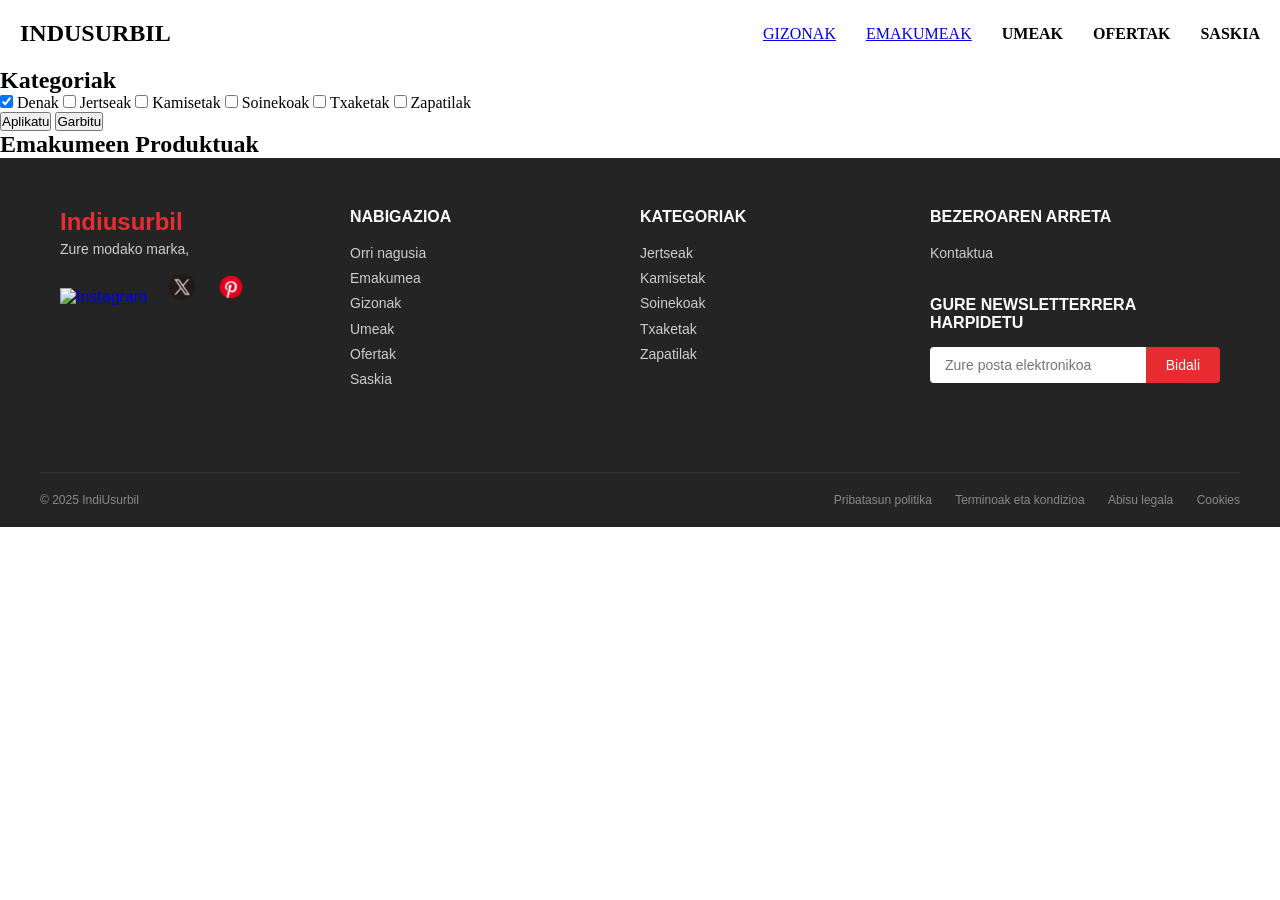
==== WEB/emakumeak.html @ c8eb719c "emakumeak html sortua" ====
<!DOCTYPE html>
<html lang="eu">

<head>
    <title>INDIUSURBIL - Emakumeak</title>
    <meta charset="UTF-8">
    <meta name="viewport" content="width: device-width">
    <meta name="author" content="PIK taldea">
    <meta name="description" content="Hau INDIUSURBIL emakumeen orrialdea da">

    <link rel="stylesheet" href="headerFooter.css">
    <link rel="stylesheet" href="emakumeak.css">

    <link rel="stylesheet" href="https://fonts.googleapis.com/css2?family=Material+Symbols+Outlined:opsz,wght,FILL,GRAD@20..48,100..700,0..1,-50..200&icon_names=menu">
</head>

<body>
    <header>
        <div class="logo">INDUSURBIL</div>
        <div class="nav">
            <a href="gizonak.html">GIZONAK</a>
            <a href="emakumeak.html" class="aktiboa">EMAKUMEAK</a> <span>UMEAK</span>
            <span>OFERTAK</span>
            <span>SASKIA</span>
        </div>
    </header>

    <div class="eduki-nagusia">
        
        <aside class="alboko-barra">
            <h2 class="alboko-titulua">Kategoriak</h2>
            
            <div class="iragazki-taldea">
                <label class="iragazki-aukera">
                    <input type="checkbox" id="denakBtn" checked> Denak
                </label>
                
                <label class="iragazki-aukera">
                    <input type="checkbox" id="jertseakBtn"> Jertseak
                </label>

                <label class="iragazki-aukera">
                    <input type="checkbox" id="kamisetakBtn"> Kamisetak
                </label>
                
                <label class="iragazki-aukera">
                    <input type="checkbox" id="soinekoakBtn"> Soinekoak
                </label>
                
                <label class="iragazki-aukera">
                    <input type="checkbox" id="txaketakBtn"> Txaketak
                </label>
                
                <label class="iragazki-aukera">
                    <input type="checkbox" id="zapatilakBtn"> Zapatilak
                </label>
            </div>

            <div class="iragazki-botoiak">
                <button class="botoia-aplikatu">Aplikatu</button>
                <button class="botoia-garbitu">Garbitu</button>
            </div>
        </aside>

        <main class="produktu-eremua">
            <h2 id="categoryTitle">Emakumeen Produktuak</h2>
            <div id="shopContent" class="produktu-sarea"></div>
        </main>

    </div>

    <footer>
        <div class="footer-edukia">
            
            <div class="footer-blokea footer-marka">
                <div class="footer-logo">Indiusurbil</div>
                <p class="footer-lema">Zure modako marka,</p>
                <div class="footer-sare-sozialak">
                    <a href="#"><img src="img/instagram.png" alt="Instagram" class="ikonoa"></a>
                    <a href="#"><img src="img/x.webp" alt="x" class="ikonoa"></a>
                    <a href="#"><img src="img/pinterest.webp" alt="Pinterest" class="ikonoa"></a>
                </div>
            </div>

            <div class="footer-blokea">
                <h3 class="bloke-titulua">Nabigazioa</h3>
                <ul class="footer-lista">
                    <li><a href="#">Orri nagusia</a></li>
                    <li><a href="#">Emakumea</a></li>
                    <li><a href="#">Gizonak</a></li>
                    <li><a href="#">Umeak</a></li>
                    <li><a href="#">Ofertak</a></li>
                    <li><a href="#">Saskia</a></li>
                </ul>
            </div>

            <div class="footer-blokea">
                <h3 class="bloke-titulua">Kategoriak</h3>
                <ul class="footer-lista">
                    <li><a href="#">Jertseak</a></li>
                    <li><a href="#">Kamisetak</a></li>
                    <li><a href="#">Soinekoak</a></li>
                    <li><a href="#">Txaketak</a></li>
                    <li><a href="#">Zapatilak</a></li>
                </ul>
            </div>

            <div class="footer-blokea">
                <h3 class="bloke-titulua">Bezeroaren arreta</h3>
                <ul class="footer-lista">
                    <li><a href="#">Kontaktua</a></li>
                </ul>

                <h3 class="bloke-titulua newsletter-titulua">Gure newsletterrera harpidetu</h3>
                <form class="footer-newsletter-inprimakia" action="/subscribe" method="POST">
                    <input type="email" placeholder="Zure posta elektronikoa" class="footer-email-sarrera">
                    <button type="submit" class="footer-bidali-botoia">Bidali</button>
                </form>
            </div>
            
        </div>

        <div class="footer-azpikoa">
            <p>© 2025 IndiUsurbil</p>
            <div class="footer-legalak">
                <a href="#">Pribatasun politika</a>
                <a href="#">Terminoak eta kondizioa</a>
                <a href="#">Abisu legala</a>
                <a href="#">Cookies</a>
            </div>
        </div>
    </footer>

    <script src="scrypt.js"></script>
</body>

</html>
---- WEB/headerFooter.css ----
*, *::before, *::after {
            margin: 0;
            padding: 0;

            box-sizing: border-box;
        }
        
header {
    display: flex;
    justify-content: space-between;
    align-items: center;
    padding: 20px;
    background: white;
}

.logo {
    font-size: 24px;
    font-weight: bold;
}

.nav {
    display: flex;
    gap: 30px;
    align-items: center;
}

.nav span {
    font-weight: bold;
    font-size: 16px;
    transition: all 0.3s ease;
}
.nav :hover { 
    color: red;
    cursor: pointer;
    transform: translatey(-2px);
    transition: all 0.3s ease;
}

    

 nav > ul {
    display: flex;
    flex-direction: row;
    list-style: none;
    gap: 20px;
}
 li a{
       color: black;
     font-size: large;
      }
footer {
    background-color: #242424;
    color: #ffffff;
    padding-top: 50px;
    font-family: Arial, sans-serif;
}

.footer-edukia {
    display: flex;
    justify-content: space-between;
    max-width: 1200px;
    margin: 0 auto;
    padding: 0 20px;
    flex-wrap: wrap;
}

.footer-blokea {
    flex-basis: 25%;
    margin-bottom: 30px;
    min-width: 180px;
}

.footer-logo {
    font-size: 24px;
    font-weight: bold;
    color: #E72D31;
    margin-bottom: 5px;
}

.footer-lema {
    font-size: 14px;
    color: #ccc;
    margin-bottom: 15px;
}

.footer-sare-sozialak a {
    margin-right: 15px;
}

.footer-sare-sozialak .ikonoa {
    width: 30px;
    height: 30px;
}

.bloke-titulua {
    font-size: 16px;
    font-weight: bold;
    margin-bottom: 15px;
    text-transform: uppercase;
}

.footer-lista {
    list-style: none;
    padding: 0;
}

.footer-lista li a {
    color: #ccc;
    text-decoration: none;
    line-height: 1.8;
    font-size: 14px;
    transition: color 0.3s;
}

.footer-lista li a:hover {
    color: #E72D31;
}

.newsletter-titulua {
    margin-top: 30px;
}

.footer-newsletter-inprimakia {
    display: flex;
    margin-top: 15px;
}

.footer-email-sarrera {
    flex-grow: 1;
    padding: 10px 15px;
    border: none;
    font-size: 14px;
    border-radius: 4px 0 0 4px;
    outline: none;
}

.footer-bidali-botoia {
    background-color: #E72D31;
    color: white;
    padding: 10px 20px;
    border: none;
    font-size: 14px;
    cursor: pointer;
    border-radius: 0 4px 4px 0;
    transition: background-color 0.3s;
}

.footer-bidali-botoia:hover {
    background-color: #d12727;
}

.footer-azpikoa {
    border-top: 1px solid #333;
    margin-top: 50px;
    padding: 20px 0;
    font-size: 12px;
    color: #888;
    text-align: center;
    max-width: 1200px;
    margin: 50px auto 0 auto;
    display: flex;
    justify-content: space-between;
    align-items: center;
    flex-wrap: wrap;
}

.footer-legalak a {
    color: #888;
    text-decoration: none;
    margin-left: 20px;
    transition: color 0.3s;
}

.footer-legalak a:hover {
    color: #fff;
}

@media (max-width: 768px) {
    .footer-edukia {
        flex-direction: column;
        gap: 0;
    }

    .footer-blokea {
        min-width: 100%;
        margin-bottom: 20px;
        text-align: center;
    }
    
    .footer-lista {
        text-align: center;
        margin-bottom: 20px;
    }
    
    .footer-newsletter-inprimakia {
        max-width: 350px;
        margin-left: auto;
        margin-right: auto;
    }

    .footer-marka {
        border-bottom: 1px solid #333;
        padding-bottom: 20px;
        margin-bottom: 30px;
    }

    .footer-azpikoa {
        flex-direction: column;
        text-align: center;
        padding: 20px;
    }

    .footer-legalak {
        margin-top: 10px;
    }
    
    .footer-legalak a {
        margin: 0 5px;
    }
}
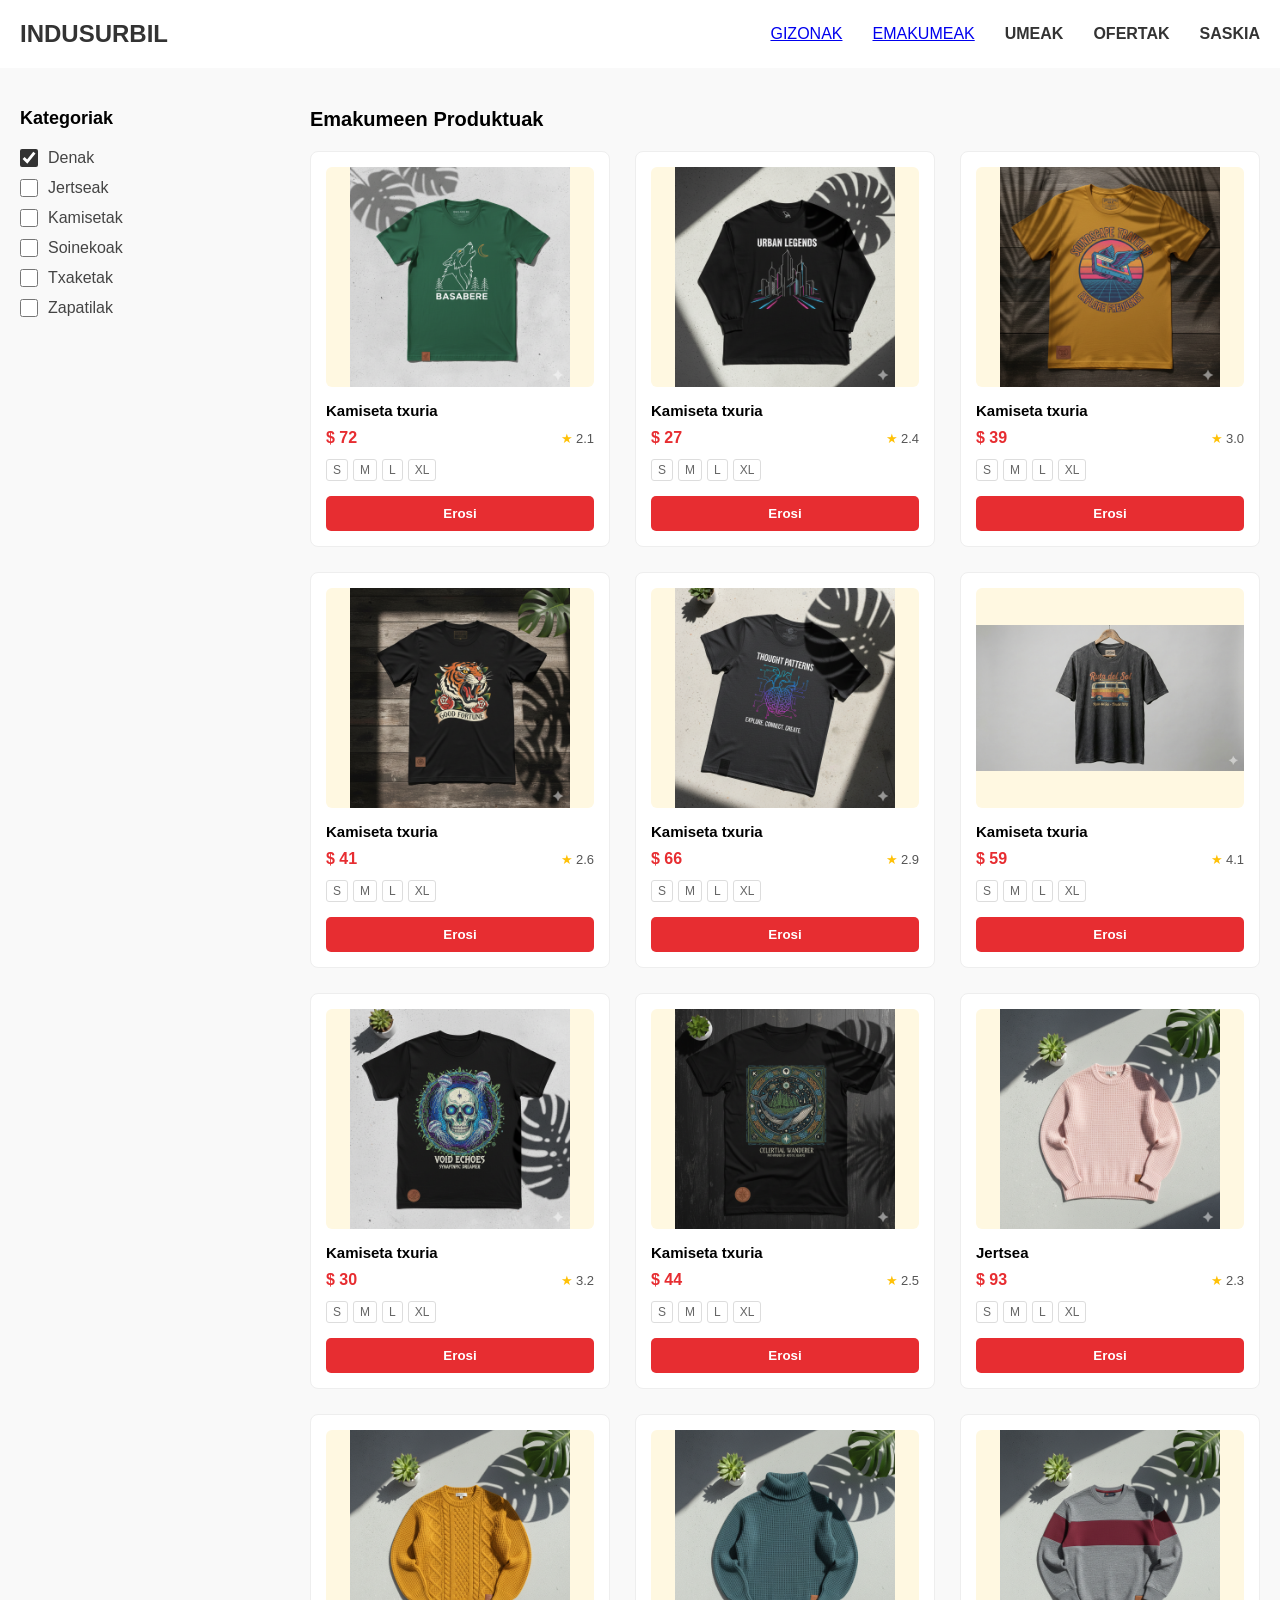
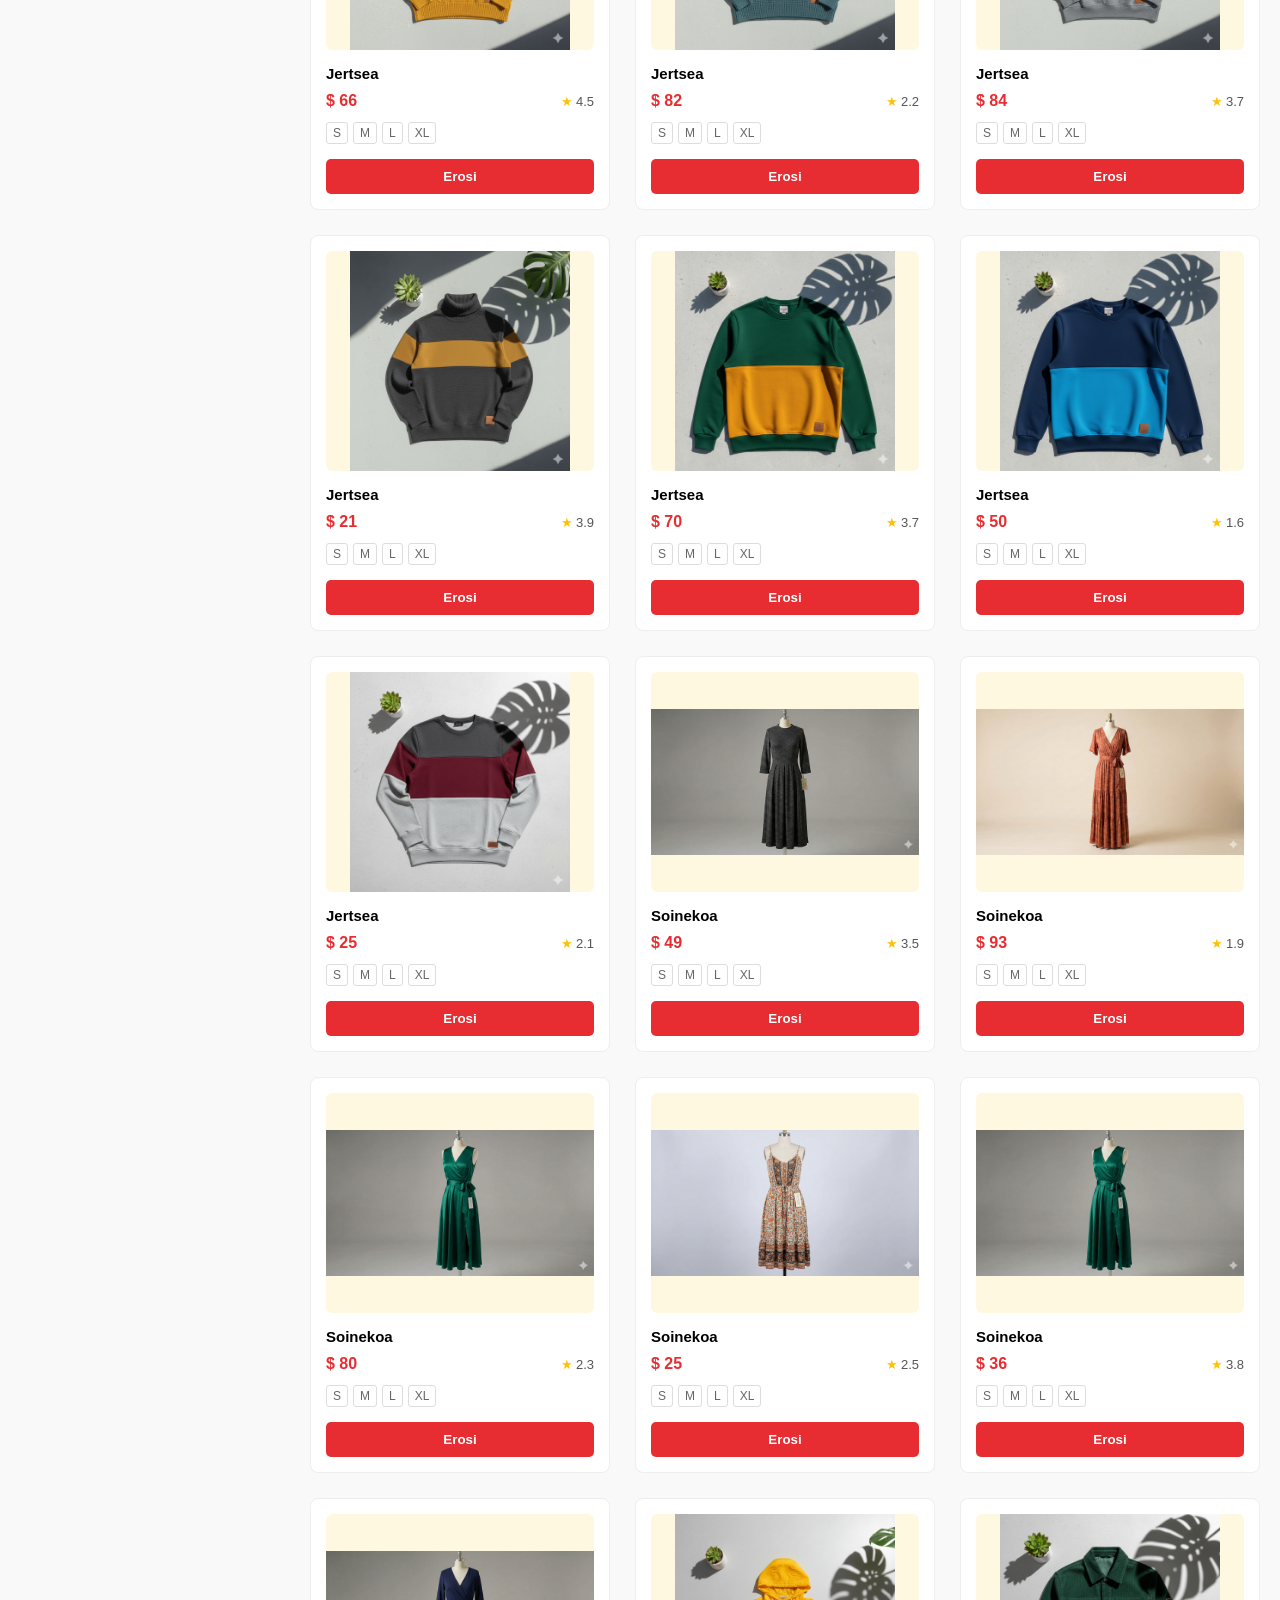
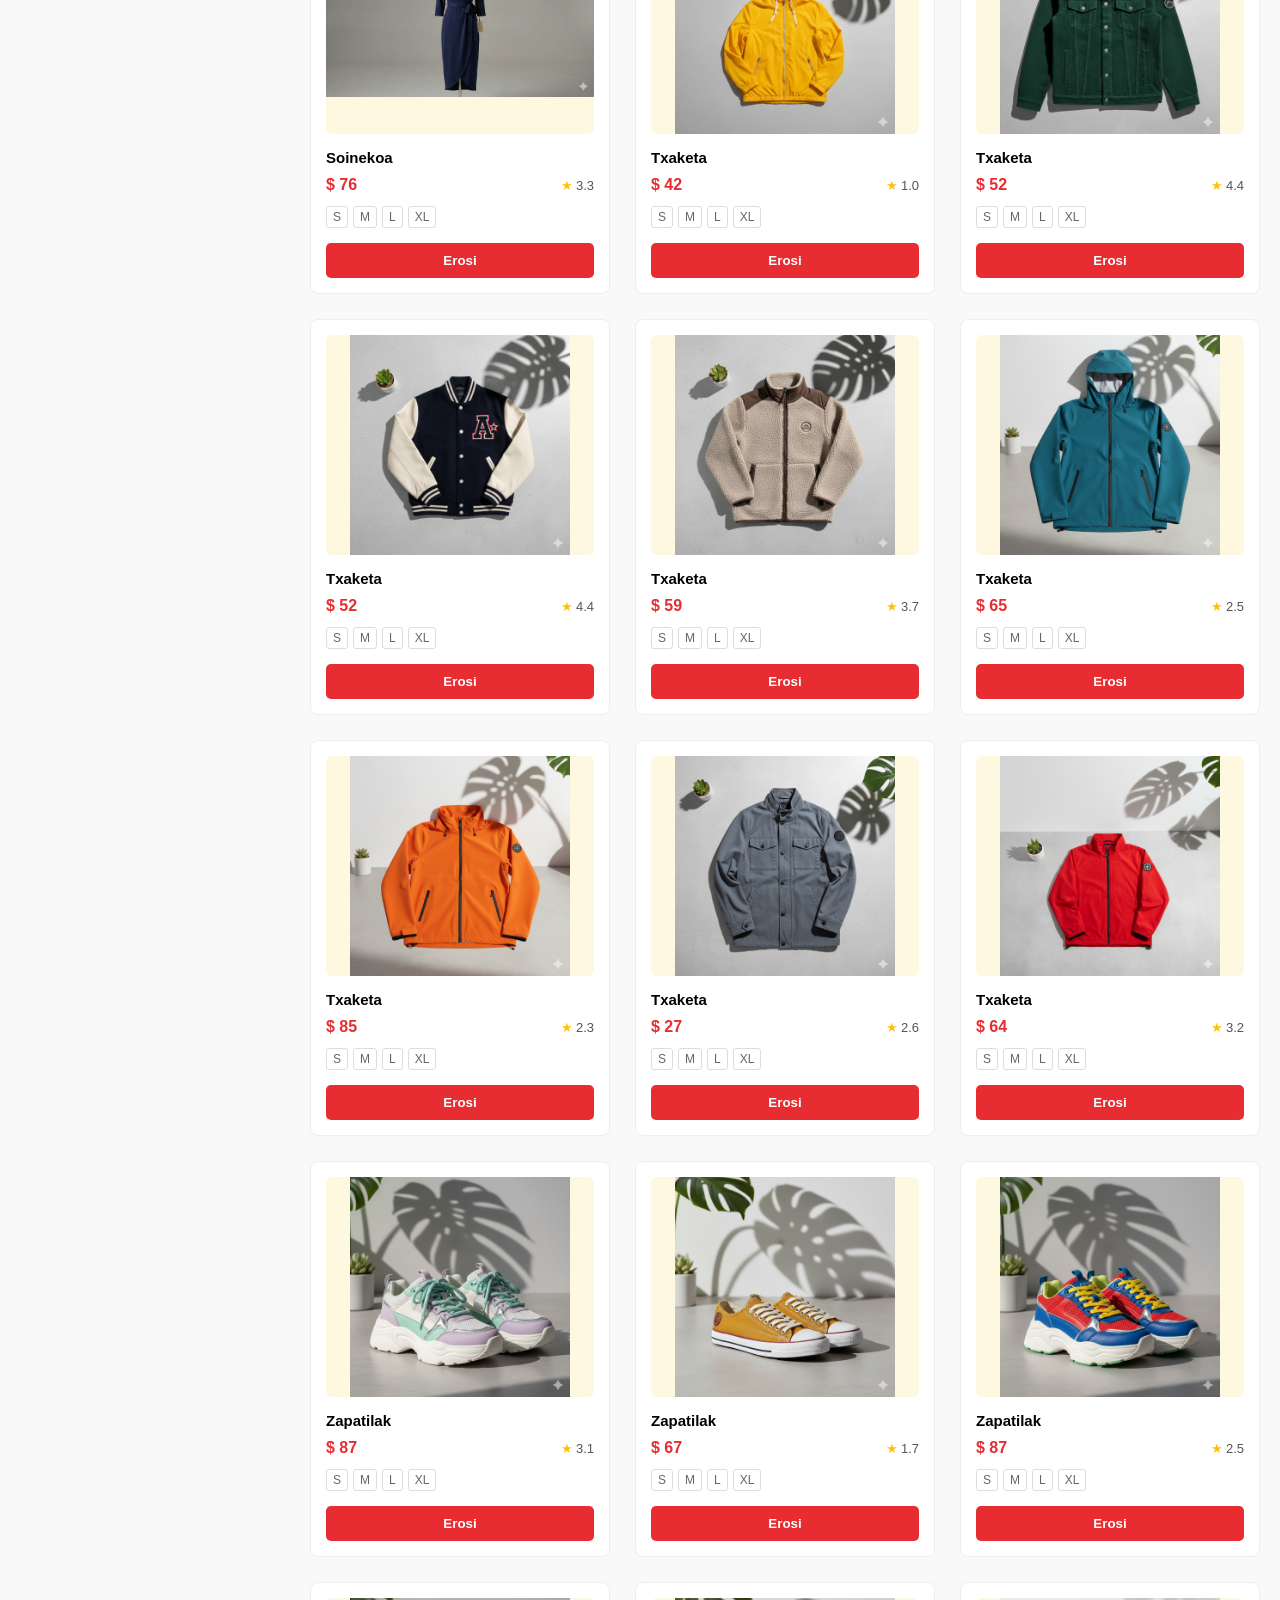
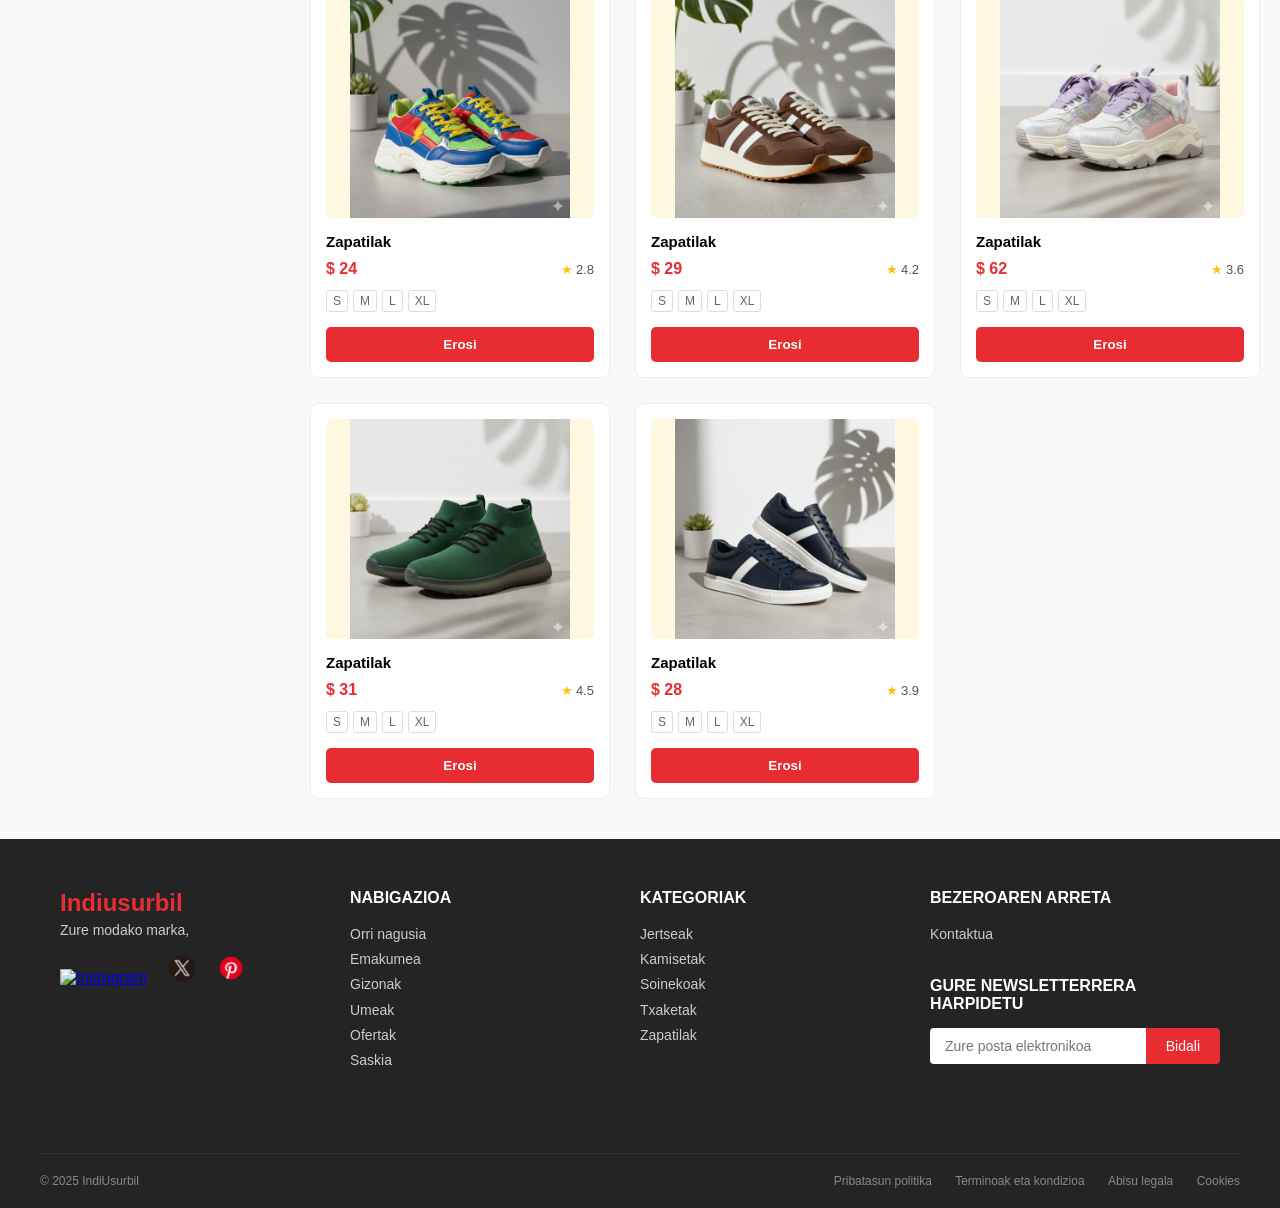
==== commit 9c690fad: "emakumeak css eta scrypt bukatuta" ====
--- a/WEB/emakumeak.html
+++ b/WEB/emakumeak.html
@@ -56,10 +56,7 @@
                 </label>
             </div>
 
-            <div class="iragazki-botoiak">
-                <button class="botoia-aplikatu">Aplikatu</button>
-                <button class="botoia-garbitu">Garbitu</button>
-            </div>
+           
         </aside>
 
         <main class="produktu-eremua">
--- a/WEB/emakumeak.css
+++ b/WEB/emakumeak.css
@@ -0,0 +1,230 @@
+/* --- OROKORRA --- */
+body {
+    font-family: 'Helvetica Neue', Helvetica, Arial, sans-serif;
+    background-color: #f9f9f9; /* Hondo gris argia */
+    color: #333; /* Testu grisa iluna */
+    margin: 0;
+    padding: 0;
+}
+
+/* --- EGITURA NAGUSIA (Flexbox: Alboko barra + Produktuak) --- */
+.eduki-nagusia {
+    display: flex;
+    max-width: 1300px;
+    margin: 40px auto; /* Goiko eta beheko tartea */
+    padding: 0 20px;
+    gap: 40px; /* Barraren eta produktuen arteko tartea (zure kodean bezala) */
+    align-items: flex-start;
+}
+
+/* --- ALBOKO BARRA (Ezkerra) --- */
+.alboko-barra {
+    width: 250px;       /* Zabalera finkoa */
+    flex-shrink: 0;     /* Ez txikitu */
+    background: transparent;
+}
+
+.alboko-titulua {
+    font-size: 18px;
+    font-weight: bold;
+    margin-bottom: 20px;
+    color: #000;
+}
+
+/* Checkbox-en zerrenda */
+.iragazki-taldea {
+    display: flex;
+    flex-direction: column;
+    gap: 12px; /* Aukeren arteko tartea */
+}
+
+.iragazki-aukera {
+    display: flex;
+    align-items: center;
+    gap: 10px;
+    cursor: pointer;
+    font-size: 16px;
+    color: #444;
+}
+
+/* Checkbox karratuaren estiloa */
+.iragazki-aukera input[type="checkbox"] {
+    width: 18px;
+    height: 18px;
+    accent-color: #333; /* Check beltza markatzean */
+    cursor: pointer;
+}
+.botoia-aplikatu {
+    background-color: #E72D31; /* Zure kolore gorri zehatza */
+    color: white;
+    border: none;
+    padding: 12px;
+    border-radius: 4px; /* Ertz biribilduak */
+    font-weight: bold;
+    cursor: pointer;
+    transition: background 0.3s;
+}
+
+.botoia-aplikatu:hover {
+    background-color: #c42327; /* Gorri ilunagoa hover egitean */
+}
+
+.botoia-garbitu {
+    background-color: white;
+    color: #333;
+    border: 1px solid #ddd;
+    padding: 12px;
+    border-radius: 4px;
+    cursor: pointer;
+    transition: background 0.3s;
+}
+
+.botoia-garbitu:hover {
+    background-color: #f0f0f0;
+}
+
+/* --- PRODUKTU EREMUA (Eskuina) --- */
+.produktu-eremua {
+    flex-grow: 1; /* Hartu geratzen den leku guztia */
+}
+
+.produktu-eremua h2 {
+    font-size: 20px;
+    margin-bottom: 20px;
+    color: #000;
+}
+
+/* GRID SAREA */
+.produktu-sarea {
+    display: grid;
+    /* Responsive: gutxienez 240px txartel bakoitzeko (zure kodean bezala) */
+    grid-template-columns: repeat(auto-fill, minmax(240px, 1fr));
+    gap: 25px; /* Txartelen arteko tartea */
+}
+
+/* --- PRODUKTU TXARTELA (Estilo nagusia) --- */
+.produktu-txartela {
+    background: white;
+    border: 1px solid #eee; /* Ertz fina */
+    border-radius: 8px; /* Zure kurbatura zehatza */
+    padding: 15px;
+    transition: transform 0.2s, box-shadow 0.2s;
+    display: flex;
+    flex-direction: column;
+    justify-content: space-between;
+}
+
+/* Hover efektua: pixka bat igo eta itzala eman */
+.produktu-txartela:hover {
+    transform: translateY(-2px);
+    box-shadow: 0 10px 20px rgba(0,0,0,0.08);
+}
+
+.produktu-txartela img {
+    width: 100%;
+    height: 220px;
+    object-fit: contain; /* Irudia osorik ikusteko */
+    background-color: #fff8e1; /* Zure hondo horixka zehatza */
+    border-radius: 6px;
+    margin-bottom: 15px;
+}
+
+.produktu-txartela h3 {
+    font-size: 15px;
+    font-weight: bold;
+    margin: 0 0 10px 0;
+    color: #000;
+}
+
+/* Prezioa eta Izarrak lerro berean */
+.txartel-xehetasunak {
+    display: flex;
+    justify-content: space-between;
+    align-items: center;
+    margin-bottom: 12px;
+}
+
+.prezio-kaxa {
+    display: flex;
+    align-items: baseline;
+    gap: 8px;
+}
+
+.prezioa {
+    color: #E72D31; /* Zure gorria */
+    font-weight: bold;
+    font-size: 16px;
+    margin: 0;
+}
+
+/* (Aukerakoa: prezio zaharra badago) */
+.prezio-zaharra {
+    color: #aaa;
+    text-decoration: line-through;
+    font-size: 13px;
+}
+
+.balorazioa {
+    font-size: 13px;
+    color: #555;
+    display: flex;
+    align-items: center;
+}
+
+.izarra {
+    color: #FFC107; /* Urre kolorea */
+    margin-right: 3px;
+}
+
+/* Tailak (S, M, L...) */
+.tailak {
+    display: flex;
+    gap: 5px;
+    margin-bottom: 15px;
+}
+
+.taila-etiketa {
+    font-size: 12px;
+    border: 1px solid #ddd;
+    padding: 3px 6px;
+    border-radius: 3px;
+    color: #666;
+}
+
+/* Erosi Botoia (Zure estilo zehatza) */
+.erosi-btn {
+    width: 100%;
+    background-color: #E72D31; /* Gorria */
+    color: white;
+    border: none;
+    padding: 10px;
+    border-radius: 5px; /* Kurbatura */
+    font-weight: bold;
+    cursor: pointer;
+    transition: background 0.3s;
+}
+
+.erosi-btn:hover {
+    background-color: #c42327; /* Gorri ilunagoa */
+}
+
+/* --- RESPONSIVE (Mugikorrak) --- */
+/* Hau gehitu dut mugikorrean egitura apurtu ez dadin, 
+   baina zure estiloak mantenduz */
+@media (max-width: 768px) {
+    .eduki-nagusia {
+        flex-direction: column; /* Zutabe bat bestea azpian */
+        gap: 20px;
+    }
+
+    .alboko-barra {
+        width: 100%;
+        margin-bottom: 20px;
+    }
+    
+    /* Mugikorrean iragazkiak horizontalean (aukerakoa) */
+    .iragazki-taldea {
+        flex-direction: row;
+        flex-wrap: wrap;
+    }
+}
